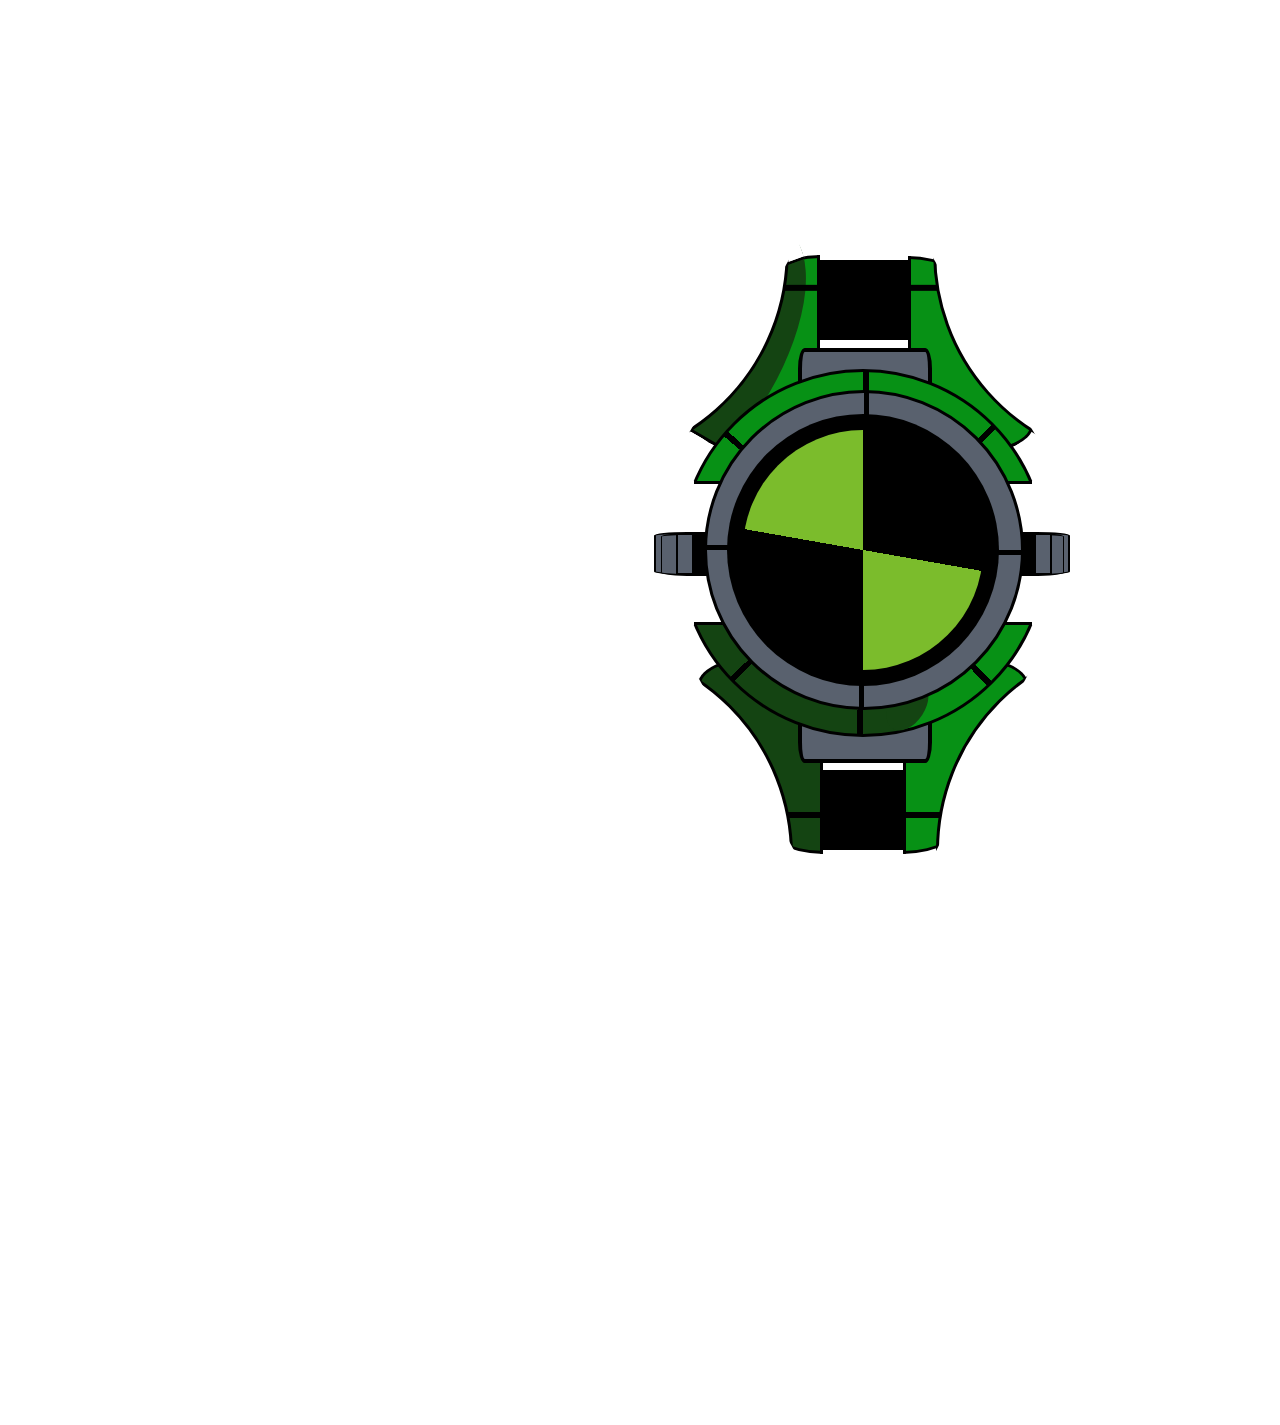
==== index.html @ b02dc42f "Rename Ben.html to index.html" ====
<!DOCTYPE html>
<html lang="en">
<head>
    <meta charset="UTF-8">
    <meta name="viewport" content="width=device-width, initial-scale=1.0">
    <title>Omnitrix</title>
</head>
<body>
  <div style="position:relative;z-index: -5;top:104px;height:600px;width:26.2rem;left: 12rem;"></div>
    <div class="omnitrix">
        <div class="frame">
            <div class="dial">
                <div class="ring">
                    <div class="d-left"></div>
                    <div class="d-right"></div>
                </div>
            </div>
            <div class="hor-sideroll">
              <div class="hor-siderollq">
                <div class="hor-siderollqw">
                <div class="sideroll-in"></div>
                </div>
                </div>
            </div>
            <div class="ver-sideroll"></div>
            <div class="outer-case">
                <div class="covering"><div style="width: 25.1rem;
            height: 9rem;
            background: white;
            position: relative;
            top: -3px;
            left:-34px;z-index:-4"></div>
            </div>
            </div>
        </div>
    </div>
    <div style="
  border: 3px solid #;
  background-color: #144412;
  height: 35px;
  padding:0px;
  border-radius:100%;
  margin-top: 510px;
  margin-left:-320px;
  rotate:-57deg;
  width: 55px;z-index: -5">
    </div>
    <div style="
  border: 3px solid #000000;
  background-color:#079115;
  height: 200px;
  padding:20px;
  margin-top: -190px;
  margin-left:-240px;
  border-bottom-left-radius: 60%30px;
  border-top-left-radius: 100%150px;
  width: 125px;z-index:-8;">
      <div style="
  border: 3px solid #000000;
  background-color: #079115;
  height: 200px;
  padding:20px;
  margin-top: -22px;
  margin-left:190px;
  border-bottom-right-radius: 60%30px;
  border-top-right-radius: 100%150px;
  width: 125px;z-index: -5"></div>
  <div style="
  border: 3px solid #000000;
  background-color: #144412;
  height: 200px;
  padding:20px;
  margin-top: 198px;
  margin-left:-20px;
  border-bottom-left-radius: 100%150px;
  border-top-left-radius: 60%30px;
  width: 125px;z-index: -5"></div>
  <div style="
  border: 3px solid #000000;
  background-color: #079115;
  height: 200px;
  padding:20px;
  margin-top: -200px;
  margin-left:185px;
  border-bottom-right-radius: 100%150px;
  border-top-right-radius: 60%30px;
  width: 125px;z-index: -5"></div>
  <div style="
  background-color:#144412;
  border-bottom: 3px solid #000000;
  height: 222px;
  padding:20px;
  margin-top: -630px;
  margin-left:-23px;
  rotate: 30deg;
  border-top-left-radius: 50%;
  border-bottom-left-radius: 10%;
  border-bottom-right-radius: 30%;
  border-top-right-radius: 100%;
  width: 100px;z-index: -5">
    <div style="
  border: 3px solid #000000;
  height: 5px;
  padding:0px;
  margin-top: -6px;
  margin-left:-39px;
  rotate:-30deg;
  width: 275px;z-index: -6">
      <div style="
      border-bottom: 3px solid #000000;
      background-color: white;
  height: 60px;
  padding:20px;
  margin-top: -40px;
  margin-left:-189px;
  border-top-right-radius:50%;
  rotate:-20deg;
  width: 275px;z-index: -6">
<div style="
  border: 3px solid #000000;
  background-color: white;
  height: 425px;
  border-radius:50%;
  margin-top: -257px;
  margin-left:-170px;
  width: 425px;z-index: -6"></div>
  <div style="
  border: 3px solid #000000;
  background-color: white;
  height: 425px;
  border-radius:50%;
  margin-top: -230px;
  margin-left:365px;
  width: 425px;z-index: -6"></div>
  <div style="
  border: 3px solid #;
  background-color: white;
  height: 505px;
  padding:0px;
  margin-top: -666px;
  margin-left:-201px;
  rotate:50deg;
  width: 425px;z-index: -6"></div>
  <div style="
  border: 3px solid #;
  background-color: white;
  height: 505px;
  padding:0px;
  margin-top: -305px;
  margin-left:391px;
  rotate:-10deg;
  width: 425px;z-index: -6"></div>
      </div>
    </div>
  </div>
  <div style="
  border: 3px solid #000000;
  height: 5px;
  padding:0px;
  margin-top: 366px;
  margin-left:8px;
  width: 275px;z-index: -6"></div>
  <div style="
  border: 3px solid #000000;
  background-color: white;
  height: 425px;
  border-radius:50%;
  margin-top: -180px;
  margin-left:218px;
  width: 425px;z-index: -6"></div>
  <div style="
  border: 3px solid #000000;
  background-color: white;
  height: 425px;
  border-radius:50%;
  margin-top: -420px;
  margin-left:-350px;
  width: 425px;z-index: -6"></div>
  <div style="
  border: 3px solid #;
  background-color: white;
  height: 505px;
  padding:0px;
  margin-top: -455px;
  margin-left:-371px;
  rotate:-29deg;
  width: 425px;z-index: -6"></div>
<div style="
  border: 3px solid #;
  background-color: white;
  height: 505px;
  padding:0px;
  margin-top: -525px;
  margin-left:248px;
  rotate:27.5deg;
  width: 425px;z-index: -6"></div>
  <div style="
  border: 3px solid #000000;
  background-color: black;
  height: 80px;
  padding:0px;
  margin-top: -328px;
  margin-left:105px;
  width: 80px;z-index: -6"></div>
<div style="
  border: 3px solid #000000;
  background-color: black;
  height: 80px;
  padding:0px;
  margin-top: -590px;
  margin-left:100px;
  width: 90px;z-index: -6"></div>
    </div>
    <style>
        *{
            margin: 0;
            padding: 0;
            box-sizing: border-box;
        }
        :root{
            --grey: #686f69;
            --innerGreen: #1cd947;
            --darkGreen: #0e5e18;
            --back: #08330f;
        }
        body{
            display: flex;
            justify-content: center;
            align-items: center;
            min-height: 100vh;
            background: white;
        }
        .omnitrix{
            position: relative;
            top: 100px;
            left: -11rem;
        }
        .omnitrix .frame{
            width: 20rem;
            height: 20rem;
            border-radius: 50%;
            background-color: #59616e;
            border: 3px solid #000000;
            position: relative;
            background: repeating-conic-gradient(#000000 0 2deg,#59616e 0 90deg,#000000 0 92deg,#59616e 0 180deg);
        }
        .omnitrix .frame .dial{
            width: 17rem;
            height: 17rem;
            border-radius: 50%;
            background-color: #000000;
            position: relative;
            top: 1.3rem;
            left: 1.3rem;
        }
        .omnitrix .frame .dial .ring{
            width: 15rem;
            height: 15rem;
            border-radius: 50%;
            position: relative;
            top: 1rem;
            left: 1rem;
  background: repeating-conic-gradient(#000000 0 100deg,#7bbc2c 0 180deg);
  animation: rotation 1s infinite linear;
}

@keyframes rotation {
  100% {transform: rotate(.5turn)}
}
        }
        .omnitrix .frame .dial .ring .d-left,
        .omnitrix .frame .dial .ring .d-right{
            width: 100px;
            height: 200px;
            background-color: #000000;
            clip-path: polygon(100% 50%,0 0,0 100%);
            position: relative;
            border-radius: 70% 0 0 70%;
        }
        .omnitrix .frame .dial .ring .d-left{
            top: 1.5rem;
            left: -0.1rem;
        }
        .omnitrix .frame .dial .ring .d-right{
            top: -11rem;
            left: 8.85rem;
            transform: rotate(180deg);
        }
        .omnitrix .frame .hor-sideroll{
            width: 26rem;
            height: 2.7rem;
            background: #59616e;
            border-radius: 8%;
            border: 2px solid black;
            position: relative;
            top: -8.3rem;
            left: -3.3rem;
            z-index: -1;
        }
        .omnitrix .frame .hor-sideroll .hor-siderollq{
            width: 25.2rem;
            height: 2.7rem;
            border-radius: 8%;
            background: #59616e;
            border-top: 2px solid black;
  border-right: 1px solid black;
  border-bottom: 2px solid black ;
  border-left: 1px solid black;
            position: relative;
            top: -0.1rem;
            left: 0.3rem;
            z-index: -1;
        }
        .omnitrix .frame .hor-sideroll .hor-siderollq .hor-siderollqw{
            width: 23.5rem;
            height: 2.6rem;
            background: #59616e;
            border: 2px solid black;
            position: relative;
            top: -0.1rem;
            left: 0.9rem;
            z-index: -1;
        }
        .omnitrix .frame .hor-sideroll .hor-siderollq .hor-siderollqw .sideroll-in{
            background-color: #000;
            width: 21.5rem;
            height: 2.37rem;
            position: absolute;
            left: 0.9rem;
        }
        .omnitrix .frame .ver-sideroll{
            width: 8.4rem;
            height: 25.9rem;
            background-color: #59616e;
            border-radius: 5%;
            border: 4px solid #000000;
            z-index: -5;
            position: relative;
            top: -22.5rem;
            left: 5.7rem;
        }
        .omnitrix .frame .outer-case{
            background-color: #079115;
            width: 23rem;
            height: 23rem;
            background: repeating-conic-gradient(#000000 0 2deg,#079115 0 45deg,#000000 0 47deg,#079115 0 90deg,#000000 0 92deg,#079115 0 135deg,#000000 0 137deg,#079115 0 168deg,#144412 0 180deg,#000000 0 182deg,#144412 0 225deg,#000000 0 227deg,#144412 0 270deg,#000000 0 272deg,#079115 0 310deg,#000000 0 312deg,#079115 0 360deg);
            border-radius: 50%;
            border: 3px solid black;
            z-index: -5;
            position: relative;
            top: -47.1rem;
            left: -1.7rem;
        }
        .omnitrix .frame .outer-case .covering{
            width: 21.1rem;
            height: 9rem;
            border-top:3px solid black;
            border-bottom:3px solid black;
            background: white;
            position: relative;
            top: 6.8rem;
            left: 12px;
        }
        .omnitrix .frame .dial .ring-anim{
            width: 15rem;
            height: 15rem;
            background-color: var(--innerGreen);
            clip-path: polygon(50% 0,100% 50%,50% 100%,0% 50%);
            border-radius: 50%;
            position: relative;
            top: 1rem;
            left: 1rem;
            box-shadow: inset 4px 4px 15px 3px rgba(0,0,0,0.75);
        }
    </style>
</body>
</html>
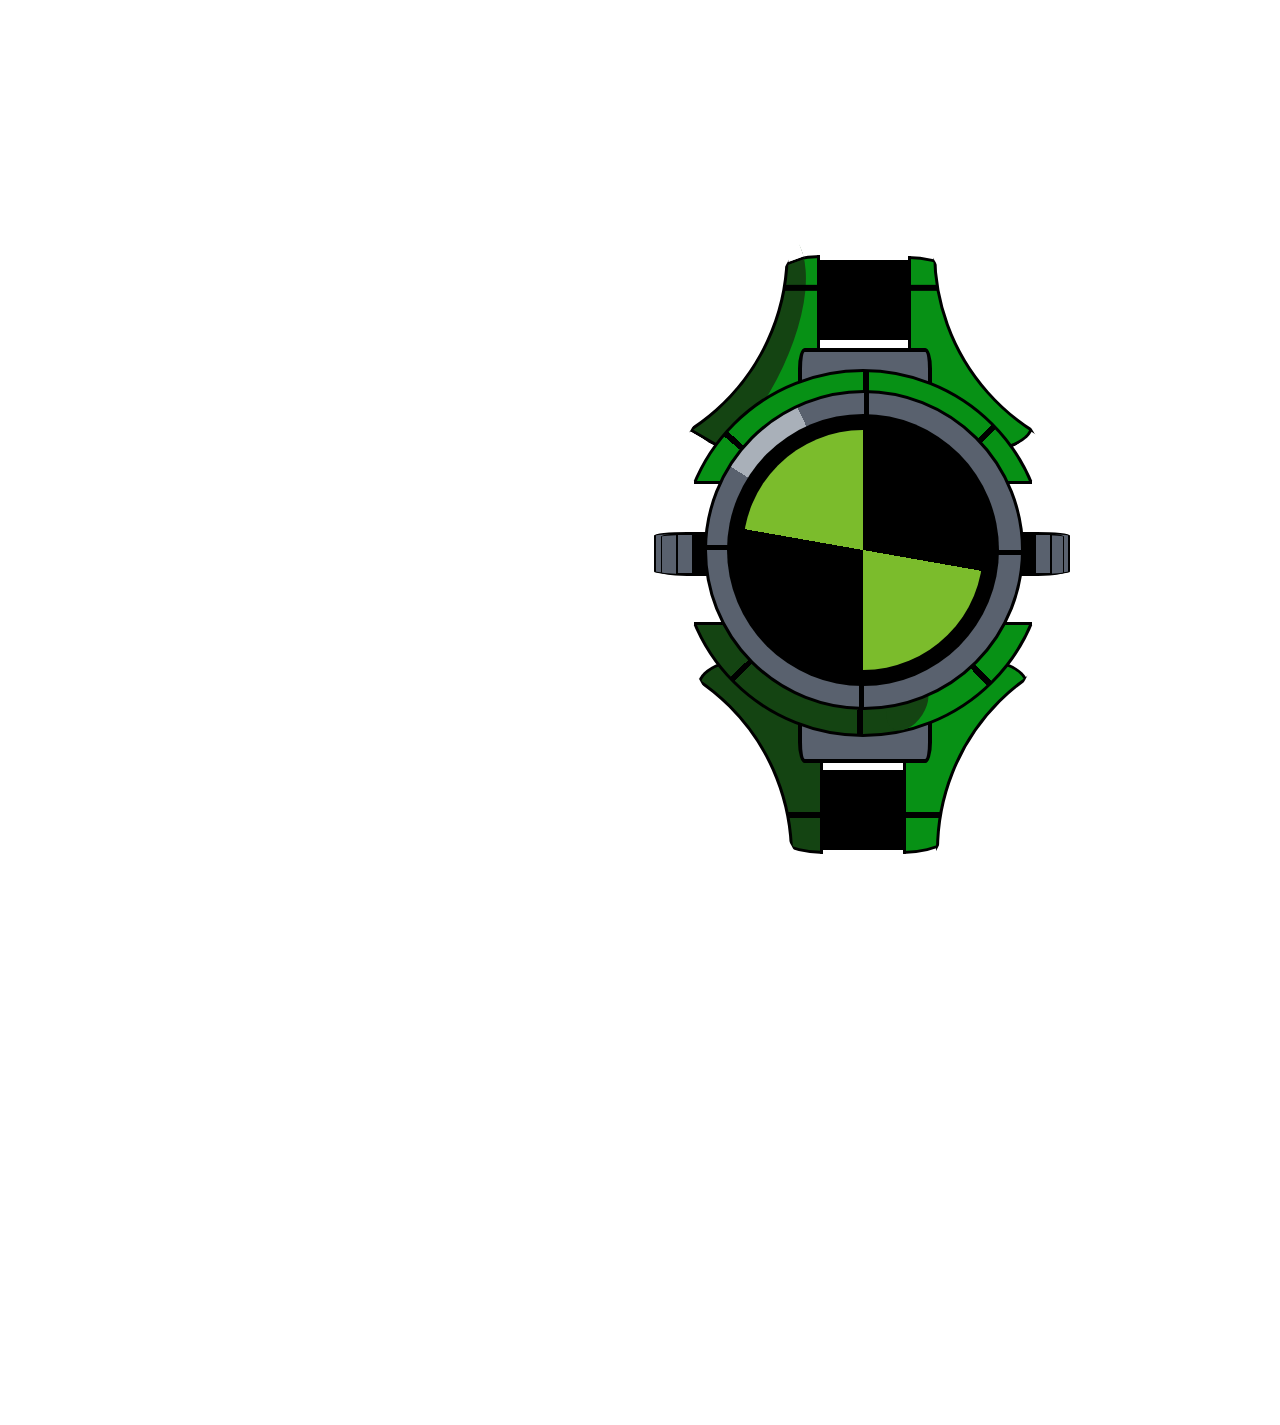
==== commit f9849d0a: "Rename Ben.html to index.html" ====
--- a/index.html
+++ b/index.html
@@ -242,7 +242,7 @@
             background-color: #59616e;
             border: 3px solid #000000;
             position: relative;
-            background: repeating-conic-gradient(#000000 0 2deg,#59616e 0 90deg,#000000 0 92deg,#59616e 0 180deg);
+            background: repeating-conic-gradient(#000000 0 2deg,#59616e 0 90deg,#000000 0 92deg,#59616e 0 180deg,#000000 0 182deg,#59616e 0 270deg,#000000 0 272deg,#59616e 0 302deg,#a9b0b9 0 335deg,#59616e 0 360deg);
         }
         .omnitrix .frame .dial{
             width: 17rem;
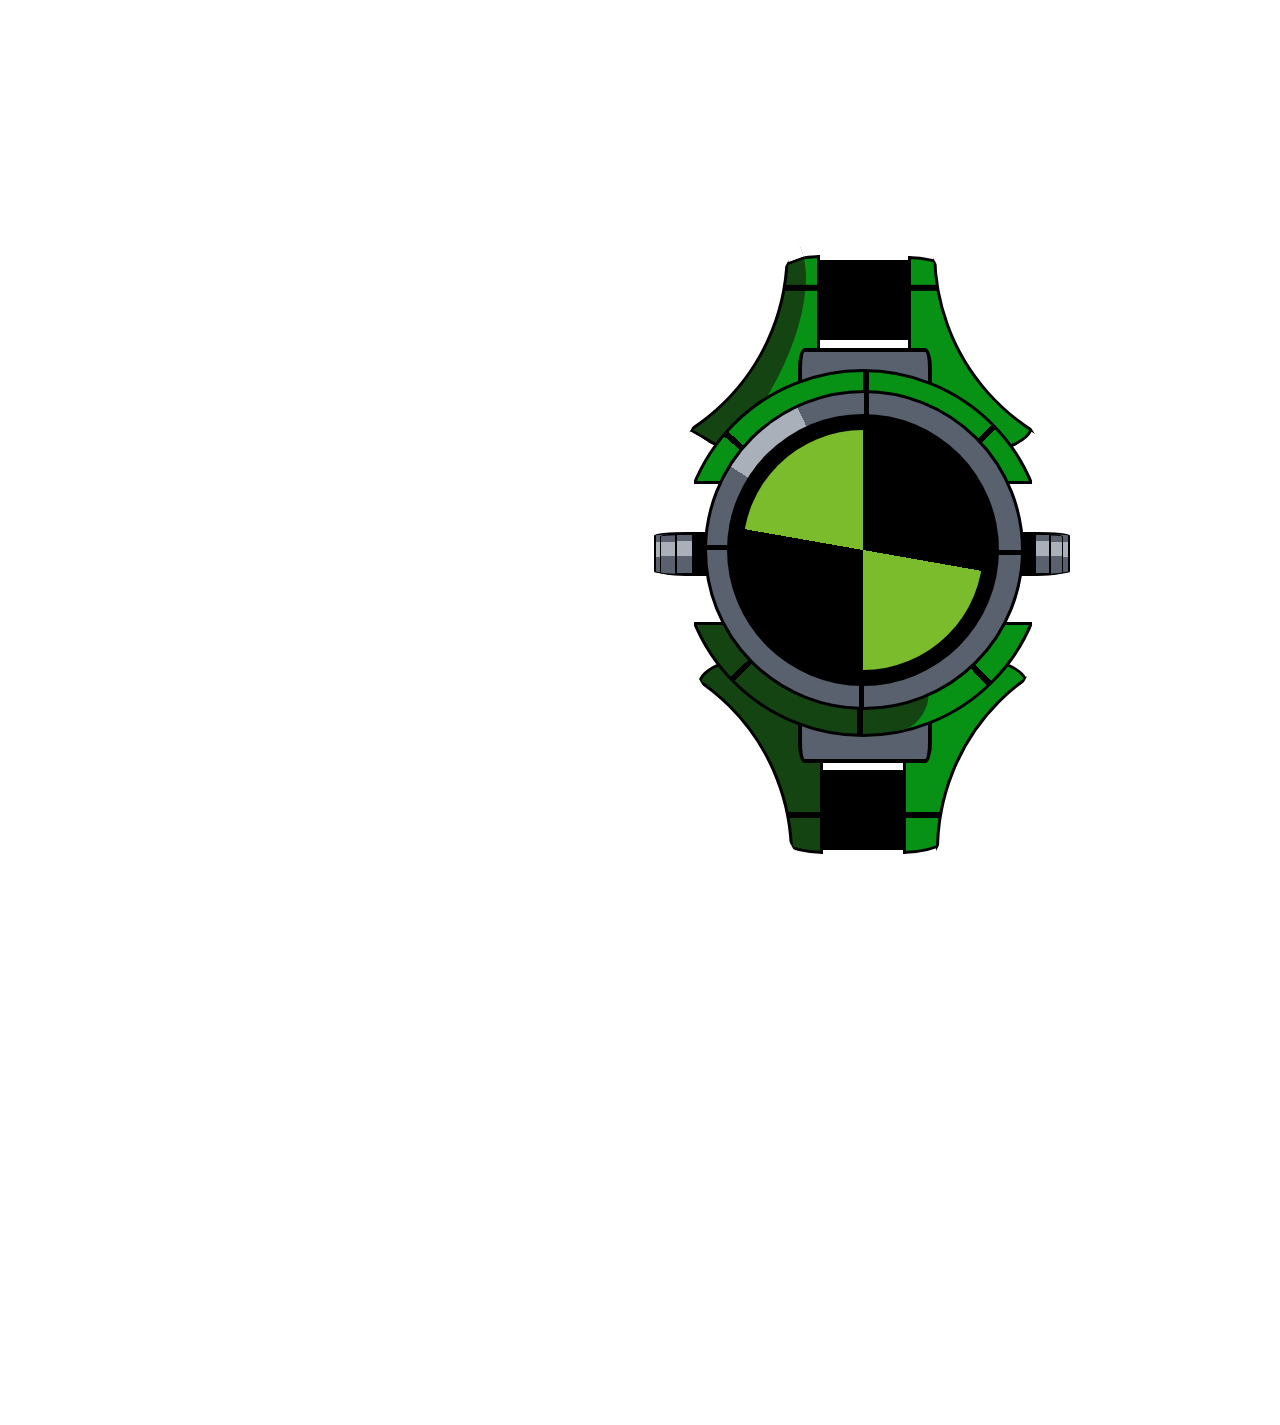
==== commit fbec28ec: "Rename Ben.html to index.html" ====
--- a/index.html
+++ b/index.html
@@ -16,9 +16,32 @@
                 </div>
             </div>
             <div class="hor-sideroll">
+              <div style="width: 25.75rem;
+            height: 0.9rem;
+            position: relative;
+            top: 0.5rem;
+            left: 0rem;
+            z-index: -1;background:#a9b0b9">
               <div class="hor-siderollq">
+                <div style="width: 25.07rem;
+            height: 0.9rem;
+            background:#a9b0b9;
+            position: relative;
+            top: 0.45rem;
+            left: 0rem;
+            z-index: -1">
                 <div class="hor-siderollqw">
+                  <div style="width:23.25rem;
+            height: 0.9rem;
+            background:#a9b0b9;
+            position: relative;
+            top: 0.36rem;
+            left: 0rem;
+            z-index: -1;">
                 <div class="sideroll-in"></div>
+                </div>
+                </div>
+                </div>
                 </div>
                 </div>
             </div>
@@ -307,8 +330,8 @@
   border-bottom: 2px solid black ;
   border-left: 1px solid black;
             position: relative;
-            top: -0.1rem;
-            left: 0.3rem;
+            top: -0.6rem;
+            left: 0.25rem;
             z-index: -1;
         }
         .omnitrix .frame .hor-sideroll .hor-siderollq .hor-siderollqw{
@@ -317,16 +340,17 @@
             background: #59616e;
             border: 2px solid black;
             position: relative;
-            top: -0.1rem;
+            top: -0.52rem;
             left: 0.9rem;
             z-index: -1;
         }
         .omnitrix .frame .hor-sideroll .hor-siderollq .hor-siderollqw .sideroll-in{
             background-color: #000;
             width: 21.5rem;
-            height: 2.37rem;
+            height: 2.38rem;
             position: absolute;
             left: 0.9rem;
+            top: -0.4rem;
         }
         .omnitrix .frame .ver-sideroll{
             width: 8.4rem;
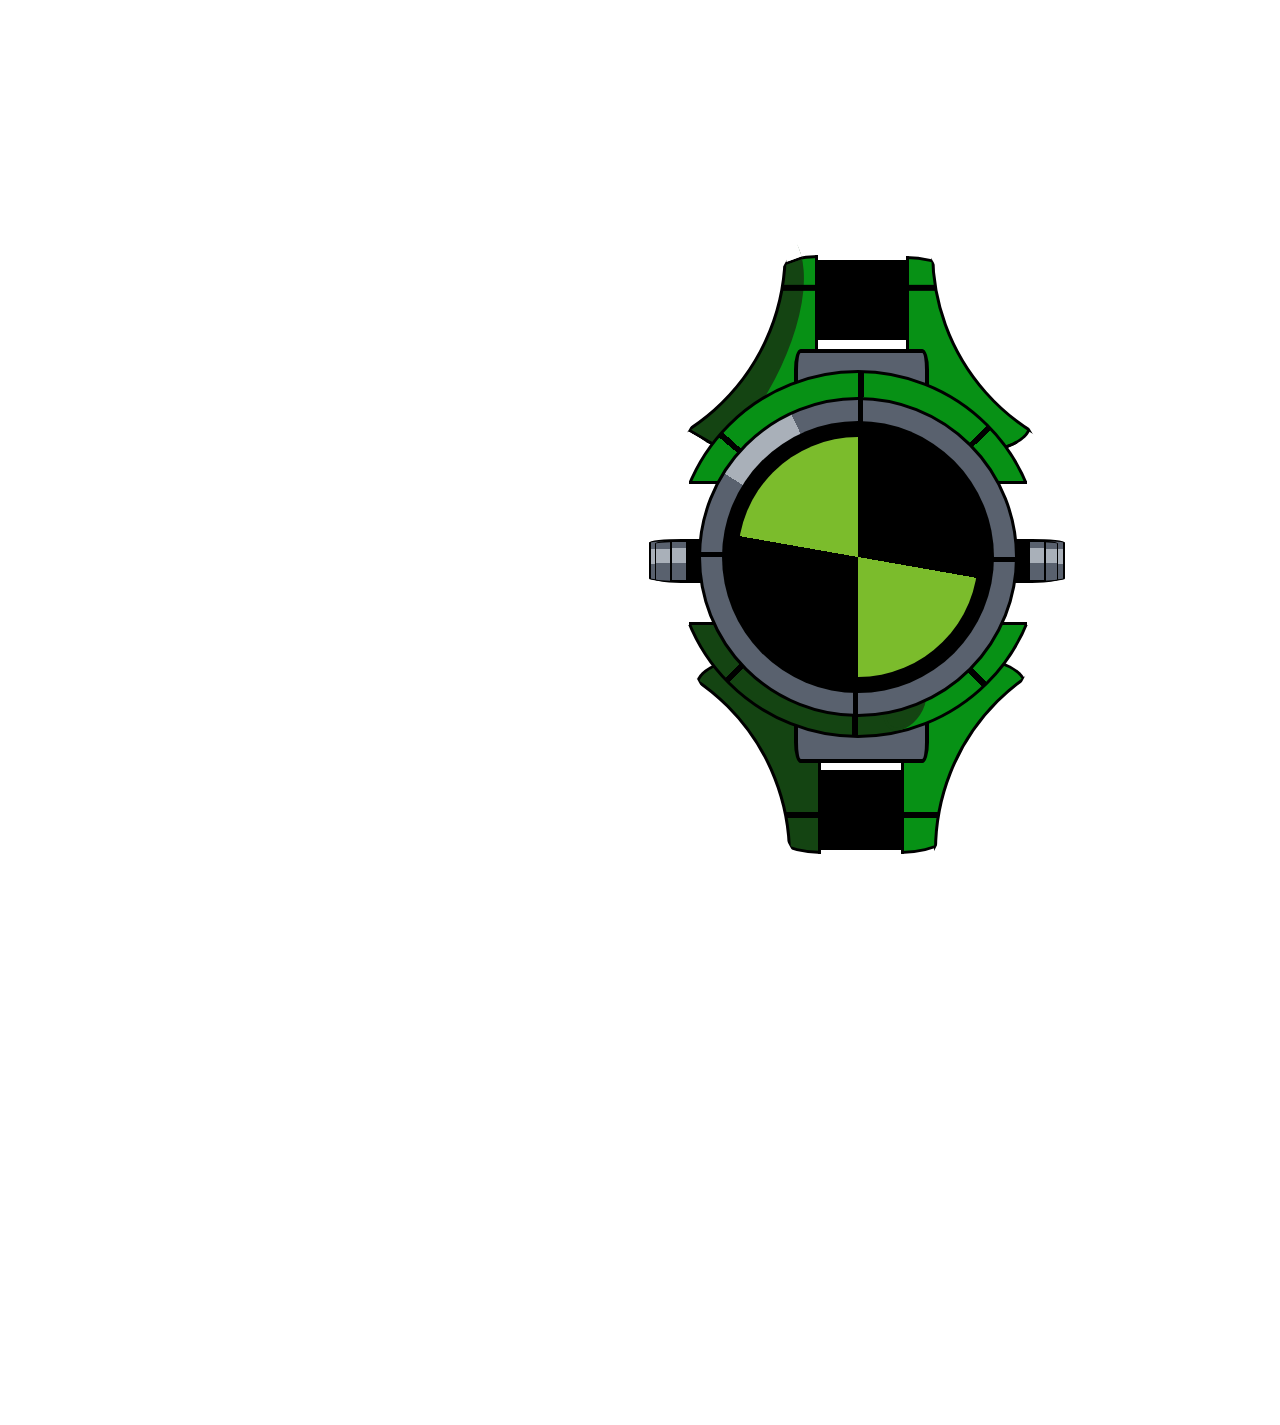
==== commit 50f0e621: "Update and rename Ben1.html to index.html" ====
--- a/index.html
+++ b/index.html
@@ -4,15 +4,87 @@
     <meta charset="UTF-8">
     <meta name="viewport" content="width=device-width, initial-scale=1.0">
     <title>Omnitrix</title>
+<style>
+  .buttons {
+  display: flex;
+  flex-direction: row;
+  align-items: stretch;
+  margin-top:325px;
+}
+
+.playpause-track,
+.prev-track,
+.next-track {
+  padding: 25px;
+  opacity: 0.8;
+
+  /* Smoothly transition the opacity */
+  transition: opacity .2s;
+}
+ 
+/* Change the opacity when mouse is hovered */
+.playpause-track:hover,
+.prev-track:hover,
+.next-track:hover {
+  opacity: 1.0;
+}
+</style>
+    <script>
+var songs = [
+  './themesong.mp3',
+  'file:///storage/emulated/0/DCIM/10.mp3',
+  'file:///storage/emulated/0/Download/FlawbitHuskies.io/assets/50.mp3',
+  'file:///storage/emulated/0/DCIM/BEN10/themesong.mp3'
+];
+
+var currentSongIndex = 0;
+var music = new Audio(songs[currentSongIndex]);
+
+function toggleMusic() {
+  if (music.paused) {
+    music.play();
+  } else {
+    music.pause();
+  }
+}
+
+function playNextSong() {
+  currentSongIndex = (currentSongIndex + 1) % songs.length;
+  music.src = songs[currentSongIndex];
+  music.play();
+}
+
+function playPreviousSong() {
+  currentSongIndex = (currentSongIndex - 1 + songs.length) % songs.length;
+  music.src = songs[currentSongIndex];
+  music.play();
+}
+
+document.getElementById('toggleButton').addEventListener('click', toggleMusic);
+document.getElementById('nextButton').addEventListener('click', playNextSong);
+document.getElementById('previousButton').addEventListener('click', playPreviousSong);
+
+music.addEventListener('ended', function() {
+    music.currentTime = 0; // Reset the playback position
+    music.play(); // Play the music again
+  });
+    </script>
 </head>
 <body>
-  <div style="position:relative;z-index: -5;top:104px;height:600px;width:26.2rem;left: 12rem;"></div>
+  <div style="position:relative;z-index: -5;top:104px;height:600px;width:26.2rem;left: 12rem;">
+                </div>
     <div class="omnitrix">
+      <div class="omnitrix" style="left:550px;top:170px">
+      <div class="prev-track" style="margin-left:-607px;height:100px;width:60px; border:2px solid transparent;background-color: transparent" id="previousButton" onclick="playPreviousSong()">
+        <i class="fa fa-step-backward fa-2x"></i>
+      </div>
+      <div class="next-track" style="margin-top:-100px;margin-left:-250px;height:100px;width:60px; border:2px solid transparent;background-color: transparent" id="nextButton" onclick="playNextSong()">
+        <i class="fa fa-step-forward fa-2x"></i>
+      </div>
+    </div>
         <div class="frame">
-            <div class="dial">
+            <div class="dial" type="button" value="Toggle Music" onclick="toggleMusic()" >
                 <div class="ring">
-                    <div class="d-left"></div>
-                    <div class="d-right"></div>
                 </div>
             </div>
             <div class="hor-sideroll">
@@ -58,15 +130,15 @@
         </div>
     </div>
     <div style="
-  border: 3px solid #;
+  border: 3px solid #144412;
   background-color: #144412;
-  height: 35px;
+  height: 36px;
   padding:0px;
   border-radius:100%;
-  margin-top: 510px;
-  margin-left:-320px;
+  margin-top: 509px;
+  margin-left:-324.5px;
   rotate:-57deg;
-  width: 55px;z-index: -5">
+  width: 56px;z-index: -5">
     </div>
     <div style="
   border: 3px solid #000000;
@@ -265,6 +337,8 @@
             background-color: #59616e;
             border: 3px solid #000000;
             position: relative;
+            top:-43px;
+            left:-7px;
             background: repeating-conic-gradient(#000000 0 2deg,#59616e 0 90deg,#000000 0 92deg,#59616e 0 180deg,#000000 0 182deg,#59616e 0 270deg,#000000 0 272deg,#59616e 0 302deg,#a9b0b9 0 335deg,#59616e 0 360deg);
         }
         .omnitrix .frame .dial{
@@ -360,19 +434,19 @@
             border: 4px solid #000000;
             z-index: -5;
             position: relative;
-            top: -22.5rem;
-            left: 5.7rem;
+            top: -22.9rem;
+            left: 5.8rem;
         }
         .omnitrix .frame .outer-case{
             background-color: #079115;
             width: 23rem;
             height: 23rem;
-            background: repeating-conic-gradient(#000000 0 2deg,#079115 0 45deg,#000000 0 47deg,#079115 0 90deg,#000000 0 92deg,#079115 0 135deg,#000000 0 137deg,#079115 0 168deg,#144412 0 180deg,#000000 0 182deg,#144412 0 225deg,#000000 0 227deg,#144412 0 270deg,#000000 0 272deg,#079115 0 310deg,#000000 0 312deg,#079115 0 360deg);
+            background: repeating-conic-gradient(#000000 0 2deg,#079115 0 45deg,#000000 0 47deg,#079115 0 90deg,#000000 0 92deg,#079115 0 135deg,#000000 0 137deg,#079115 0 167deg,#144412 0 180deg,#000000 0 182deg,#144412 0 225deg,#000000 0 227deg,#144412 0 270deg,#000000 0 272deg,#079115 0 310deg,#000000 0 312deg,#079115 0 360deg);
             border-radius: 50%;
             border: 3px solid black;
             z-index: -5;
             position: relative;
-            top: -47.1rem;
+            top: -47.5rem;
             left: -1.7rem;
         }
         .omnitrix .frame .outer-case .covering{
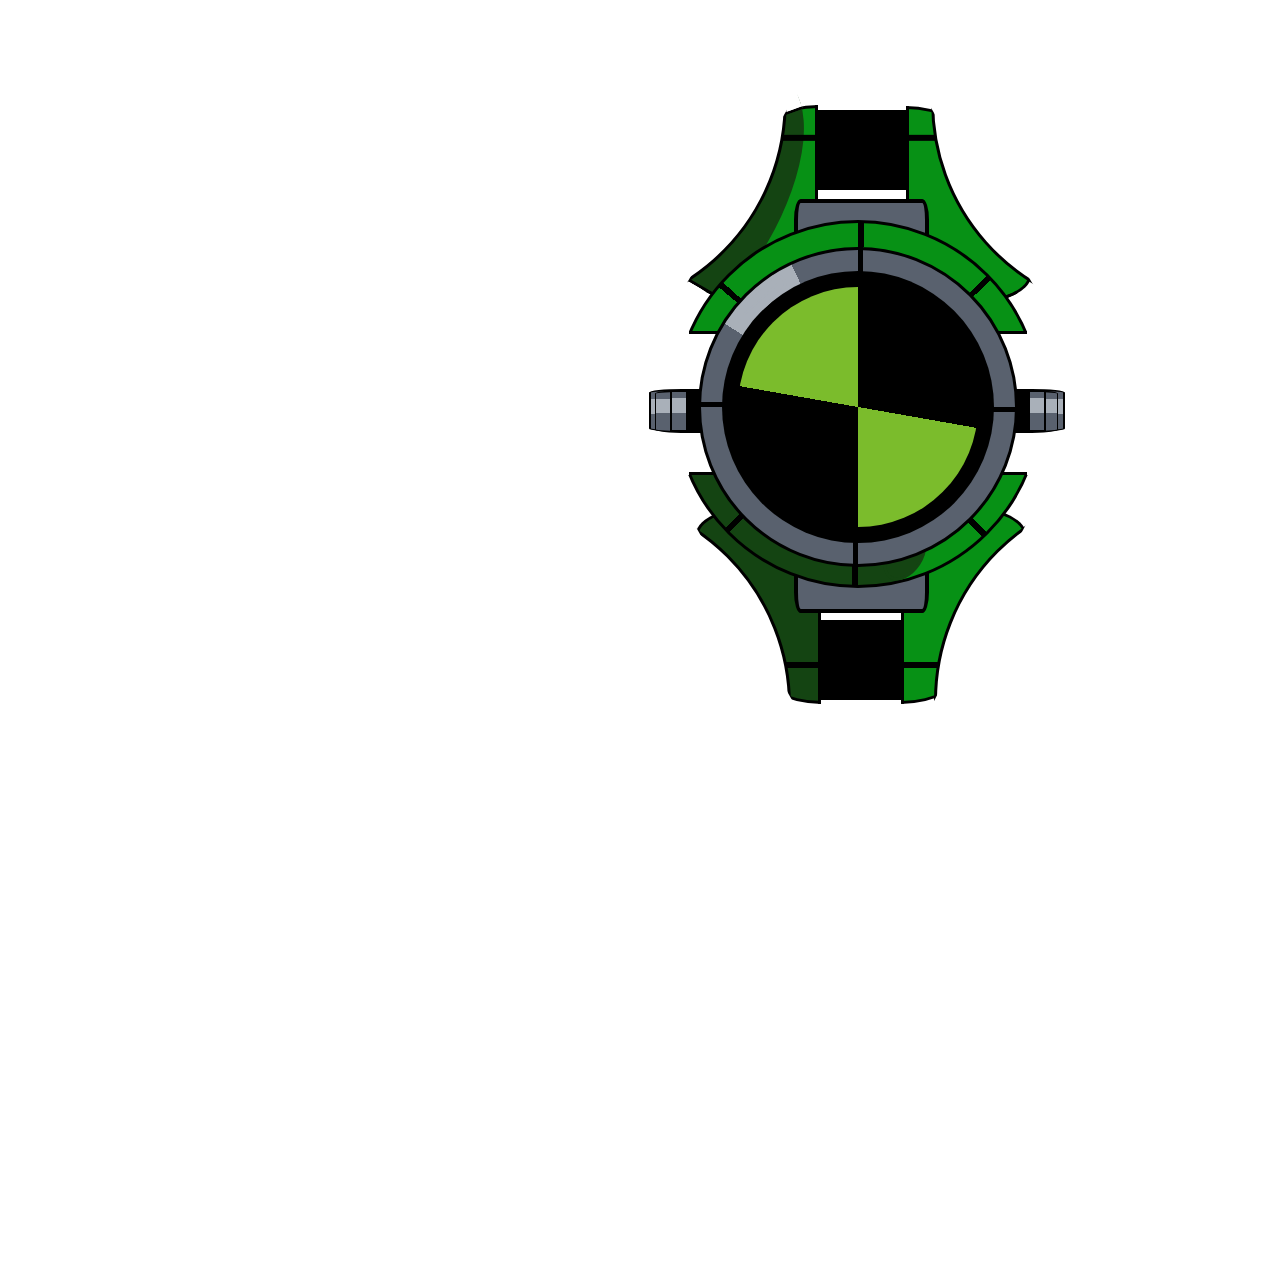
==== commit 4c882558: "Update and rename Ben2.html to index.html" ====
--- a/index.html
+++ b/index.html
@@ -4,71 +4,11 @@
     <meta charset="UTF-8">
     <meta name="viewport" content="width=device-width, initial-scale=1.0">
     <title>Omnitrix</title>
-<style>
-  .buttons {
-  display: flex;
-  flex-direction: row;
-  align-items: stretch;
-  margin-top:325px;
-}
-
-.playpause-track,
-.prev-track,
-.next-track {
-  padding: 25px;
-  opacity: 0.8;
-
-  /* Smoothly transition the opacity */
-  transition: opacity .2s;
-}
- 
-/* Change the opacity when mouse is hovered */
-.playpause-track:hover,
-.prev-track:hover,
-.next-track:hover {
-  opacity: 1.0;
-}
-</style>
-    <script>
-var songs = [
-  './themesong.mp3',
-  'file:///storage/emulated/0/DCIM/10.mp3',
-  'file:///storage/emulated/0/Download/FlawbitHuskies.io/assets/50.mp3',
-  'file:///storage/emulated/0/DCIM/BEN10/themesong.mp3'
-];
-
-var currentSongIndex = 0;
-var music = new Audio(songs[currentSongIndex]);
-
-function toggleMusic() {
-  if (music.paused) {
-    music.play();
-  } else {
-    music.pause();
-  }
-}
-
-function playNextSong() {
-  currentSongIndex = (currentSongIndex + 1) % songs.length;
-  music.src = songs[currentSongIndex];
-  music.play();
-}
-
-function playPreviousSong() {
-  currentSongIndex = (currentSongIndex - 1 + songs.length) % songs.length;
-  music.src = songs[currentSongIndex];
-  music.play();
-}
-
-document.getElementById('toggleButton').addEventListener('click', toggleMusic);
-document.getElementById('nextButton').addEventListener('click', playNextSong);
-document.getElementById('previousButton').addEventListener('click', playPreviousSong);
-
-music.addEventListener('ended', function() {
-    music.currentTime = 0; // Reset the playback position
-    music.play(); // Play the music again
-  });
-    </script>
+    <script src="./jquery-3.2.1.js"></script>
+    <link href="./main.css" rel="stylesheet" />
+<link href="./roundslider.min.css" rel="stylesheet" />
+<script src="./main.js"></script>                                    
+<script src="./roundslider.min.js"></script>
 </head>
 <body>
   <div style="position:relative;z-index: -5;top:104px;height:600px;width:26.2rem;left: 12rem;">
@@ -82,6 +22,10 @@
         <i class="fa fa-step-forward fa-2x"></i>
       </div>
     </div>
+    <div id="slider" style="top:-33px;width: 50rem;left:-4px;
+            height: 50rem;
+            border-radius: 50%;
+            background-color: transparent"></div>
         <div class="frame">
             <div class="dial" type="button" value="Toggle Music" onclick="toggleMusic()" >
                 <div class="ring">
@@ -135,7 +79,7 @@
   height: 36px;
   padding:0px;
   border-radius:100%;
-  margin-top: 509px;
+  margin-top: 209px;
   margin-left:-324.5px;
   rotate:-57deg;
   width: 56px;z-index: -5">
@@ -145,7 +89,7 @@
   background-color:#079115;
   height: 200px;
   padding:20px;
-  margin-top: -190px;
+  margin-top: -490px;
   margin-left:-240px;
   border-bottom-left-radius: 60%30px;
   border-top-left-radius: 100%150px;
@@ -306,170 +250,5 @@
   margin-left:100px;
   width: 90px;z-index: -6"></div>
     </div>
-    <style>
-        *{
-            margin: 0;
-            padding: 0;
-            box-sizing: border-box;
-        }
-        :root{
-            --grey: #686f69;
-            --innerGreen: #1cd947;
-            --darkGreen: #0e5e18;
-            --back: #08330f;
-        }
-        body{
-            display: flex;
-            justify-content: center;
-            align-items: center;
-            min-height: 100vh;
-            background: white;
-        }
-        .omnitrix{
-            position: relative;
-            top: 100px;
-            left: -11rem;
-        }
-        .omnitrix .frame{
-            width: 20rem;
-            height: 20rem;
-            border-radius: 50%;
-            background-color: #59616e;
-            border: 3px solid #000000;
-            position: relative;
-            top:-43px;
-            left:-7px;
-            background: repeating-conic-gradient(#000000 0 2deg,#59616e 0 90deg,#000000 0 92deg,#59616e 0 180deg,#000000 0 182deg,#59616e 0 270deg,#000000 0 272deg,#59616e 0 302deg,#a9b0b9 0 335deg,#59616e 0 360deg);
-        }
-        .omnitrix .frame .dial{
-            width: 17rem;
-            height: 17rem;
-            border-radius: 50%;
-            background-color: #000000;
-            position: relative;
-            top: 1.3rem;
-            left: 1.3rem;
-        }
-        .omnitrix .frame .dial .ring{
-            width: 15rem;
-            height: 15rem;
-            border-radius: 50%;
-            position: relative;
-            top: 1rem;
-            left: 1rem;
-  background: repeating-conic-gradient(#000000 0 100deg,#7bbc2c 0 180deg);
-  animation: rotation 1s infinite linear;
-}
-
-@keyframes rotation {
-  100% {transform: rotate(.5turn)}
-}
-        }
-        .omnitrix .frame .dial .ring .d-left,
-        .omnitrix .frame .dial .ring .d-right{
-            width: 100px;
-            height: 200px;
-            background-color: #000000;
-            clip-path: polygon(100% 50%,0 0,0 100%);
-            position: relative;
-            border-radius: 70% 0 0 70%;
-        }
-        .omnitrix .frame .dial .ring .d-left{
-            top: 1.5rem;
-            left: -0.1rem;
-        }
-        .omnitrix .frame .dial .ring .d-right{
-            top: -11rem;
-            left: 8.85rem;
-            transform: rotate(180deg);
-        }
-        .omnitrix .frame .hor-sideroll{
-            width: 26rem;
-            height: 2.7rem;
-            background: #59616e;
-            border-radius: 8%;
-            border: 2px solid black;
-            position: relative;
-            top: -8.3rem;
-            left: -3.3rem;
-            z-index: -1;
-        }
-        .omnitrix .frame .hor-sideroll .hor-siderollq{
-            width: 25.2rem;
-            height: 2.7rem;
-            border-radius: 8%;
-            background: #59616e;
-            border-top: 2px solid black;
-  border-right: 1px solid black;
-  border-bottom: 2px solid black ;
-  border-left: 1px solid black;
-            position: relative;
-            top: -0.6rem;
-            left: 0.25rem;
-            z-index: -1;
-        }
-        .omnitrix .frame .hor-sideroll .hor-siderollq .hor-siderollqw{
-            width: 23.5rem;
-            height: 2.6rem;
-            background: #59616e;
-            border: 2px solid black;
-            position: relative;
-            top: -0.52rem;
-            left: 0.9rem;
-            z-index: -1;
-        }
-        .omnitrix .frame .hor-sideroll .hor-siderollq .hor-siderollqw .sideroll-in{
-            background-color: #000;
-            width: 21.5rem;
-            height: 2.38rem;
-            position: absolute;
-            left: 0.9rem;
-            top: -0.4rem;
-        }
-        .omnitrix .frame .ver-sideroll{
-            width: 8.4rem;
-            height: 25.9rem;
-            background-color: #59616e;
-            border-radius: 5%;
-            border: 4px solid #000000;
-            z-index: -5;
-            position: relative;
-            top: -22.9rem;
-            left: 5.8rem;
-        }
-        .omnitrix .frame .outer-case{
-            background-color: #079115;
-            width: 23rem;
-            height: 23rem;
-            background: repeating-conic-gradient(#000000 0 2deg,#079115 0 45deg,#000000 0 47deg,#079115 0 90deg,#000000 0 92deg,#079115 0 135deg,#000000 0 137deg,#079115 0 167deg,#144412 0 180deg,#000000 0 182deg,#144412 0 225deg,#000000 0 227deg,#144412 0 270deg,#000000 0 272deg,#079115 0 310deg,#000000 0 312deg,#079115 0 360deg);
-            border-radius: 50%;
-            border: 3px solid black;
-            z-index: -5;
-            position: relative;
-            top: -47.5rem;
-            left: -1.7rem;
-        }
-        .omnitrix .frame .outer-case .covering{
-            width: 21.1rem;
-            height: 9rem;
-            border-top:3px solid black;
-            border-bottom:3px solid black;
-            background: white;
-            position: relative;
-            top: 6.8rem;
-            left: 12px;
-        }
-        .omnitrix .frame .dial .ring-anim{
-            width: 15rem;
-            height: 15rem;
-            background-color: var(--innerGreen);
-            clip-path: polygon(50% 0,100% 50%,50% 100%,0% 50%);
-            border-radius: 50%;
-            position: relative;
-            top: 1rem;
-            left: 1rem;
-            box-shadow: inset 4px 4px 15px 3px rgba(0,0,0,0.75);
-        }
-    </style>
 </body>
 </html>
--- a/main.css
+++ b/main.css
@@ -0,0 +1,199 @@
+       *{
+            margin: 0;
+            padding: 0;
+            box-sizing: border-box;
+        }
+        :root{
+            --grey: #686f69;
+            --innerGreen: #1cd947;
+            --darkGreen: #0e5e18;
+            --back: #08330f;
+        }
+        body{
+            display: flex;
+            justify-content: center;
+            align-items: center;
+            min-height: 100vh;
+            background: white;
+        }
+        .omnitrix{
+            position: relative;
+            top: 100px;
+            left: -11rem;
+        }
+        .omnitrix .frame{
+            width: 20rem;
+            height: 20rem;
+            border-radius: 50%;
+            background-color: #59616e;
+            border: 3px solid #000000;
+            position: relative;
+            top:-350px;
+            left:-7px;
+            background: repeating-conic-gradient(#000000 0 2deg,#59616e 0 90deg,#000000 0 92deg,#59616e 0 180deg,#000000 0 182deg,#59616e 0 270deg,#000000 0 272deg,#59616e 0 302deg,#a9b0b9 0 335deg,#59616e 0 360deg);
+        }
+        .omnitrix .frame .dial{
+            width: 17rem;
+            height: 17rem;
+            border-radius: 50%;
+            background-color: #000000;
+            position: relative;
+            top: 1.3rem;
+            left: 1.3rem;
+        }
+        .omnitrix .frame .dial .ring{
+            width: 15rem;
+            height: 15rem;
+            border-radius: 50%;
+            position: relative;
+            top: 1rem;
+            left: 1rem;
+  background: repeating-conic-gradient(#000000 0 100deg,#7bbc2c 0 180deg);
+  animation: rotation 1s infinite linear;
+}
+
+@keyframes rotation {
+  100% {transform: rotate(.5turn)}
+}
+        }
+        .omnitrix .frame .dial .ring .d-left,
+        .omnitrix .frame .dial .ring .d-right{
+            width: 100px;
+            height: 200px;
+            background-color: #000000;
+            clip-path: polygon(100% 50%,0 0,0 100%);
+            position: relative;
+            border-radius: 70% 0 0 70%;
+        }
+        .omnitrix .frame .dial .ring .d-left{
+            top: 1.5rem;
+            left: -0.1rem;
+        }
+        .omnitrix .frame .dial .ring .d-right{
+            top: -11rem;
+            left: 8.85rem;
+            transform: rotate(180deg);
+        }
+        .omnitrix .frame .hor-sideroll{
+            width: 26rem;
+            height: 2.7rem;
+            background: #59616e;
+            border-radius: 8%;
+            border: 2px solid black;
+            position: relative;
+            top: -8.3rem;
+            left: -3.3rem;
+            z-index: -1;
+        }
+        .omnitrix .frame .hor-sideroll .hor-siderollq{
+            width: 25.2rem;
+            height: 2.7rem;
+            border-radius: 8%;
+            background: #59616e;
+            border-top: 2px solid black;
+  border-right: 1px solid black;
+  border-bottom: 2px solid black ;
+  border-left: 1px solid black;
+            position: relative;
+            top: -0.6rem;
+            left: 0.25rem;
+            z-index: -1;
+        }
+        .omnitrix .frame .hor-sideroll .hor-siderollq .hor-siderollqw{
+            width: 23.5rem;
+            height: 2.6rem;
+            background: #59616e;
+            border: 2px solid black;
+            position: relative;
+            top: -0.52rem;
+            left: 0.9rem;
+            z-index: -1;
+        }
+        .omnitrix .frame .hor-sideroll .hor-siderollq .hor-siderollqw .sideroll-in{
+            background-color: #000;
+            width: 21.5rem;
+            height: 2.38rem;
+            position: absolute;
+            left: 0.9rem;
+            top: -0.4rem;
+        }
+        .omnitrix .frame .ver-sideroll{
+            width: 8.4rem;
+            height: 25.9rem;
+            background-color: #59616e;
+            border-radius: 5%;
+            border: 4px solid #000000;
+            z-index: -5;
+            position: relative;
+            top: -22.9rem;
+            left: 5.8rem;
+        }
+        .omnitrix .frame .outer-case{
+            background-color: #079115;
+            width: 23rem;
+            height: 23rem;
+            background: repeating-conic-gradient(#000000 0 2deg,#079115 0 45deg,#000000 0 47deg,#079115 0 90deg,#000000 0 92deg,#079115 0 135deg,#000000 0 137deg,#079115 0 167deg,#144412 0 180deg,#000000 0 182deg,#144412 0 225deg,#000000 0 227deg,#144412 0 270deg,#000000 0 272deg,#079115 0 310deg,#000000 0 312deg,#079115 0 360deg);
+            border-radius: 50%;
+            border: 3px solid black;
+            z-index: -5;
+            position: relative;
+            top: -47.5rem;
+            left: -1.7rem;
+        }
+        .omnitrix .frame .outer-case .covering{
+            width: 21.1rem;
+            height: 9rem;
+            border-top:3px solid black;
+            border-bottom:3px solid black;
+            background: white;
+            position: relative;
+            top: 6.8rem;
+            left: 12px;
+        }
+        .omnitrix .frame .dial .ring-anim{
+            width: 15rem;
+            height: 15rem;
+            background-color: var(--innerGreen);
+            clip-path: polygon(50% 0,100% 50%,50% 100%,0% 50%);
+            border-radius: 50%;
+            position: relative;
+            top: 1rem;
+            left: 1rem;
+            box-shadow: inset 4px 4px 15px 3px rgba(0,0,0,0.75);
+        }
+        .buttons {
+  display: flex;
+  flex-direction: row;
+  align-items: stretch;
+  margin-top:325px;
+}
+
+.playpause-track,
+.prev-track,
+.next-track {
+  padding: 25px;
+  opacity: 0.8;
+
+  /* Smoothly transition the opacity */
+  transition: opacity .2s;
+}
+ 
+/* Change the opacity when mouse is hovered */
+.playpause-track:hover,
+.prev-track:hover,
+.next-track:hover {
+  opacity: 1.0;
+}
+
+#slider .rs-range-color  {
+    background-color: #a9b0b;
+}
+#slider .rs-path-color  {
+    background-color: #a9b0b9;
+}
+#slider .rs-handle  {
+    background-color: #a9b0b9;
+}
+#slider .rs-border  {
+    border-color: black;
+}--- a/roundslider.min.css
+++ b/roundslider.min.css
@@ -0,0 +1,325 @@
+/*! roundSlider v1.6.1 | (c) 2015-2020, Soundar | MIT license | http://roundsliderui.com/licence.html */
+.rs-ie,
+.rs-edge,
+.rs-handle {
+  -ms-touch-action: none;
+  touch-action: none;
+}
+.rs-control {
+  position: relative;
+  outline: 0 none;
+}
+.rs-container {
+  position: relative;
+}
+.rs-control *,
+.rs-control *:before,
+.rs-control *:after {
+  -webkit-box-sizing: border-box;
+  box-sizing: border-box;
+}
+.rs-animation .rs-transition {
+  transition: all 0.5s linear 0s;
+}
+.rs-bar {
+  -webkit-transform-origin: 100% 50%;
+  -ms-transform-origin: 100% 50%;
+  transform-origin: 100% 50%;
+}
+.rs-control .rs-split .rs-path,
+.rs-control .rs-overlay1,
+.rs-control .rs-overlay2 {
+  -webkit-transform-origin: 50% 100%;
+  -ms-transform-origin: 50% 100%;
+  transform-origin: 50% 100%;
+}
+.rs-control .rs-overlay {
+  -webkit-transform-origin: 100% 100%;
+  -ms-transform-origin: 100% 100%;
+  transform-origin: 100% 100%;
+}
+.rs-rounded .rs-seperator,
+.rs-split .rs-path {
+  -webkit-background-clip: padding-box;
+  background-clip: padding-box;
+}
+.rs-disabled {
+  opacity: 0.35;
+}
+.rs-inner-container {
+  height: 100%;
+  width: 100%;
+  position: absolute;
+  top: 0;
+  overflow: hidden;
+  z-index: 0;
+}
+.rs-control .rs-quarter div.rs-block {
+  height: 200%;
+  width: 200%;
+}
+.rs-control .rs-half.rs-top div.rs-block,
+.rs-control .rs-half.rs-bottom div.rs-block {
+  height: 200%;
+  width: 100%;
+}
+.rs-control .rs-half.rs-left div.rs-block,
+.rs-control .rs-half.rs-right div.rs-block {
+  height: 100%;
+  width: 200%;
+}
+.rs-control .rs-bottom .rs-block {
+  top: auto;
+  bottom: 0;
+}
+.rs-control .rs-right .rs-block {
+  right: 0;
+}
+.rs-block.rs-outer {
+  border-radius: 1000px;
+}
+.rs-block {
+  height: 100%;
+  width: 100%;
+  display: block;
+  position: absolute;
+  top: 0;
+  overflow: hidden;
+  z-index: 3;
+}
+.rs-block .rs-inner {
+  border-radius: 1000px;
+  display: block;
+  height: 100%;
+  width: 100%;
+  position: relative;
+}
+.rs-overlay {
+  width: 50%;
+}
+.rs-overlay1,
+.rs-overlay2 {
+  width: 100%;
+}
+.rs-overlay,
+.rs-overlay1,
+.rs-overlay2 {
+  position: absolute;
+  background-color: #a9b0b9;
+  z-index: 3;
+  top: 0;
+  height: 50%;
+}
+.rs-bar {
+  display: block;
+  position: absolute;
+  bottom: 0;
+  height: 0;
+  z-index: 10;
+}
+.rs-bar.rs-rounded {
+  z-index: 5;
+}
+.rs-bar .rs-seperator {
+  height: 0;
+  display: block;
+  float: left;
+}
+.rs-bar:not(.rs-rounded) .rs-seperator {
+  border-left: none;
+  border-right: none;
+}
+.rs-bar.rs-start .rs-seperator {
+  border-top: none;
+}
+.rs-bar.rs-end .rs-seperator {
+  border-bottom: none;
+}
+.rs-bar.rs-start.rs-rounded .rs-seperator {
+  border-radius: 0 0 1000px 1000px;
+}
+.rs-bar.rs-end.rs-rounded .rs-seperator {
+  border-radius: 1000px 1000px 0 0;
+}
+.rs-full .rs-bar,
+.rs-half .rs-bar {
+  width: 50%;
+}
+.rs-half.rs-left .rs-bar,
+.rs-half.rs-right .rs-bar,
+.rs-quarter .rs-bar {
+  width: 100%;
+}
+.rs-full .rs-bar,
+.rs-half.rs-left .rs-bar,
+.rs-half.rs-right .rs-bar {
+  top: 50%;
+}
+.rs-bottom .rs-bar {
+  top: 0;
+}
+.rs-half.rs-right .rs-bar,
+.rs-quarter.rs-right .rs-bar {
+  right: 100%;
+}
+.rs-handle.rs-move {
+  cursor: move;
+}
+.rs-readonly .rs-handle.rs-move {
+  cursor: default;
+}
+.rs-classic-mode .rs-path {
+  display: block;
+  height: 100%;
+  width: 100%;
+}
+.rs-split .rs-path {
+  border-radius: 1000px 1000px 0 0;
+  overflow: hidden;
+  height: 50%;
+  position: absolute;
+  top: 0;
+  z-index: 2;
+}
+.rs-control .rs-svg-container {
+  display: block;
+  position: absolute;
+  top: 0;
+}
+.rs-control .rs-bottom .rs-svg-container {
+  top: auto;
+  bottom: 0;
+}
+.rs-control .rs-right .rs-svg-container {
+  right: 0;
+}
+.rs-tooltip {
+  position: absolute;
+  cursor: default;
+  border: 1px solid ;
+  z-index: 10;
+}
+.rs-full .rs-tooltip {
+  top: 50%;
+  left: 50%;
+}
+.rs-bottom .rs-tooltip {
+  top: 0;
+}
+.rs-top .rs-tooltip {
+  bottom: 0;
+}
+.rs-right .rs-tooltip {
+  left: 0;
+}
+.rs-left .rs-tooltip {
+  right: 0;
+}
+.rs-half.rs-top .rs-tooltip,
+.rs-half.rs-bottom .rs-tooltip {
+  left: 50%;
+}
+.rs-half.rs-left .rs-tooltip,
+.rs-half.rs-right .rs-tooltip {
+  top: 50%;
+}
+.rs-tooltip .rs-input {
+  outline: 0 none;
+  border: none;
+  background: transparent;
+}
+.rs-tooltip-text {
+  font-family: verdana;
+  font-size: 13px;
+  border-radius: 7px;
+  text-align: center;
+  color: transparent;
+}
+.rs-tooltip.rs-edit {
+  padding: 5px 8px;
+}
+.rs-tooltip.rs-hover,
+.rs-tooltip.rs-edit:hover {
+  border: 1px solid transparent;
+  cursor: pointer;
+}
+.rs-readonly .rs-tooltip.rs-edit:hover {
+  border-color: transparent;
+  cursor: default;
+}
+.rs-tooltip.rs-center {
+  margin: 0px !important;
+}
+.rs-half.rs-top .rs-tooltip.rs-center,
+.rs-half.rs-bottom .rs-tooltip.rs-center {
+  transform: translate(-50%, 0);
+}
+.rs-half.rs-left .rs-tooltip.rs-center,
+.rs-half.rs-right .rs-tooltip.rs-center {
+  transform: translate(0, -50%);
+}
+.rs-full .rs-tooltip.rs-center {
+  transform: translate(-50%, -50%);
+}
+.rs-tooltip.rs-reset {
+  margin: 0px !important;
+  top: 0px !important;
+  left: 0px !important;
+}
+.rs-handle {
+  border-radius: 1000px;
+  outline: 0 none;
+  float: left;
+}
+.rs-handle.rs-handle-square {
+  border-radius: 0;
+}
+.rs-handle-dot {
+  border: 1px solid #a9b0b9;
+  padding: 6px;
+}
+.rs-handle-dot:after {
+  display: block;
+  content: "";
+  border: 1px solid #a9b0b9;
+  height: 100%;
+  width: 100%;
+  border-radius: 1000px;
+}
+.rs-seperator {
+  border: 1px solid #a9b0b9;
+}
+.rs-border {
+  border: 1px solid #a9b0b9;
+}
+.rs-path-color {
+  background-color: #a9b0b9;
+}
+.rs-range-color {
+  background-color: #a9b0b9;
+}
+.rs-bg-color {
+  background-color: #a9b0b9;
+}
+.rs-handle {
+  background-color: #a9b0b9;
+  border:3px solid #a9b0b9;
+}
+.rs-handle-dot {
+  background-color: #a9b0b9;
+}
+.rs-handle-dot:after {
+  background-color: #a9b0b9;
+}
+.rs-path-inherited .rs-path {
+  opacity: 0.2;
+}
+.rs-svg-mode .rs-path {
+  stroke: transparent;
+}
+.rs-svg-mode .rs-range {
+  stroke: transparent;
+}
+.rs-svg-mode .rs-border {
+  stroke: transparent;
+}
